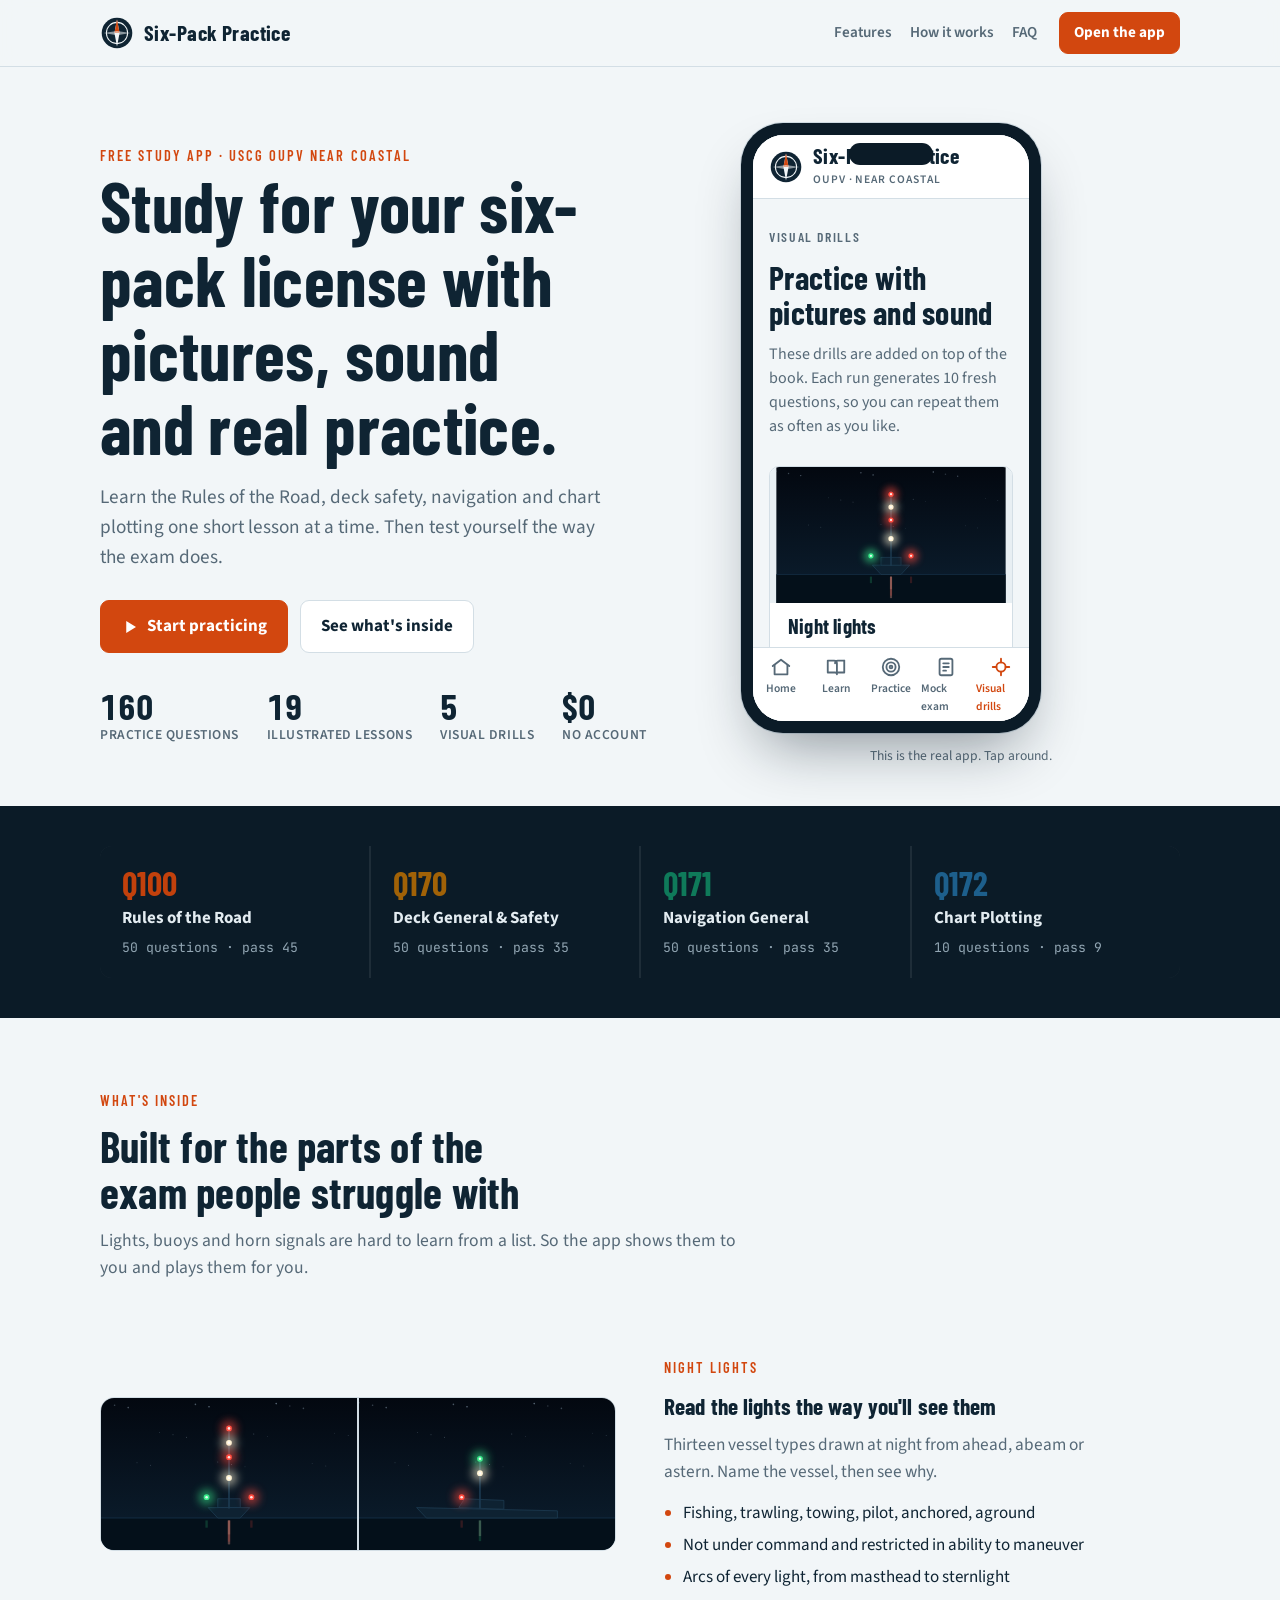
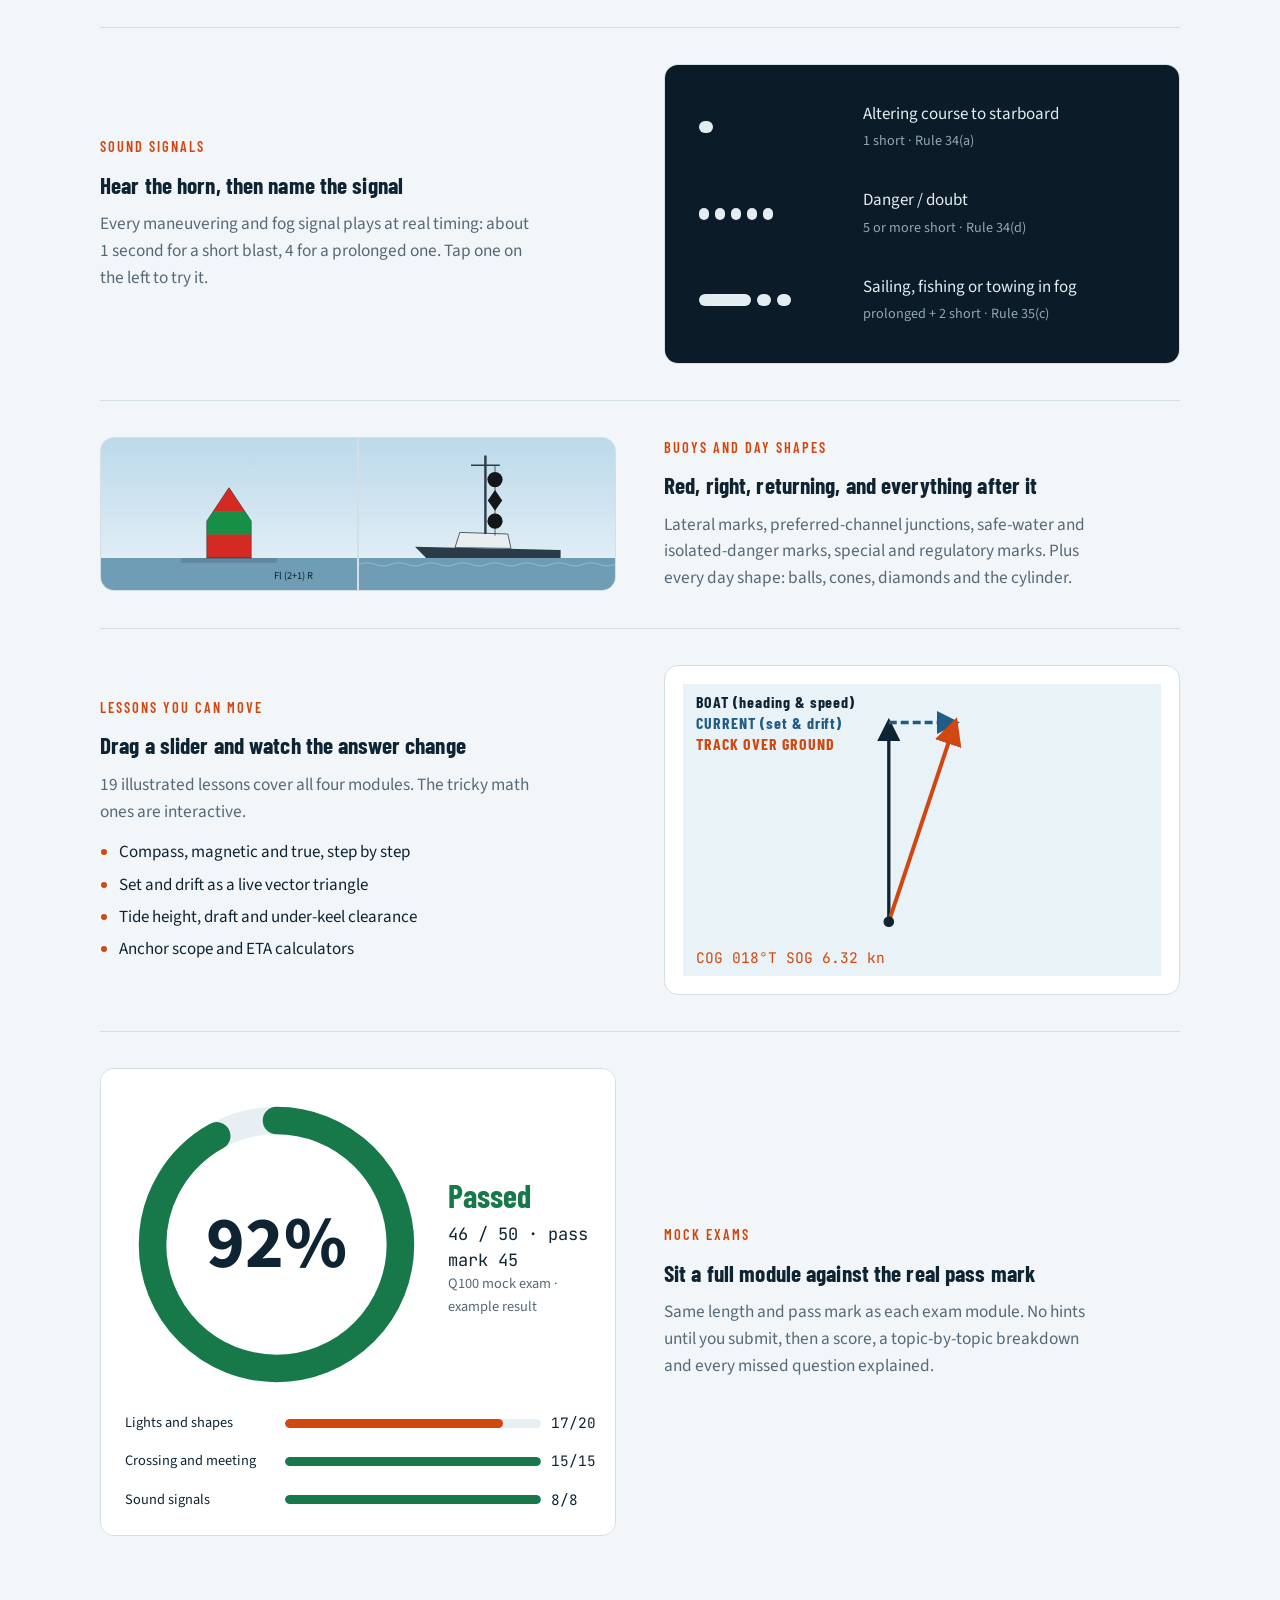
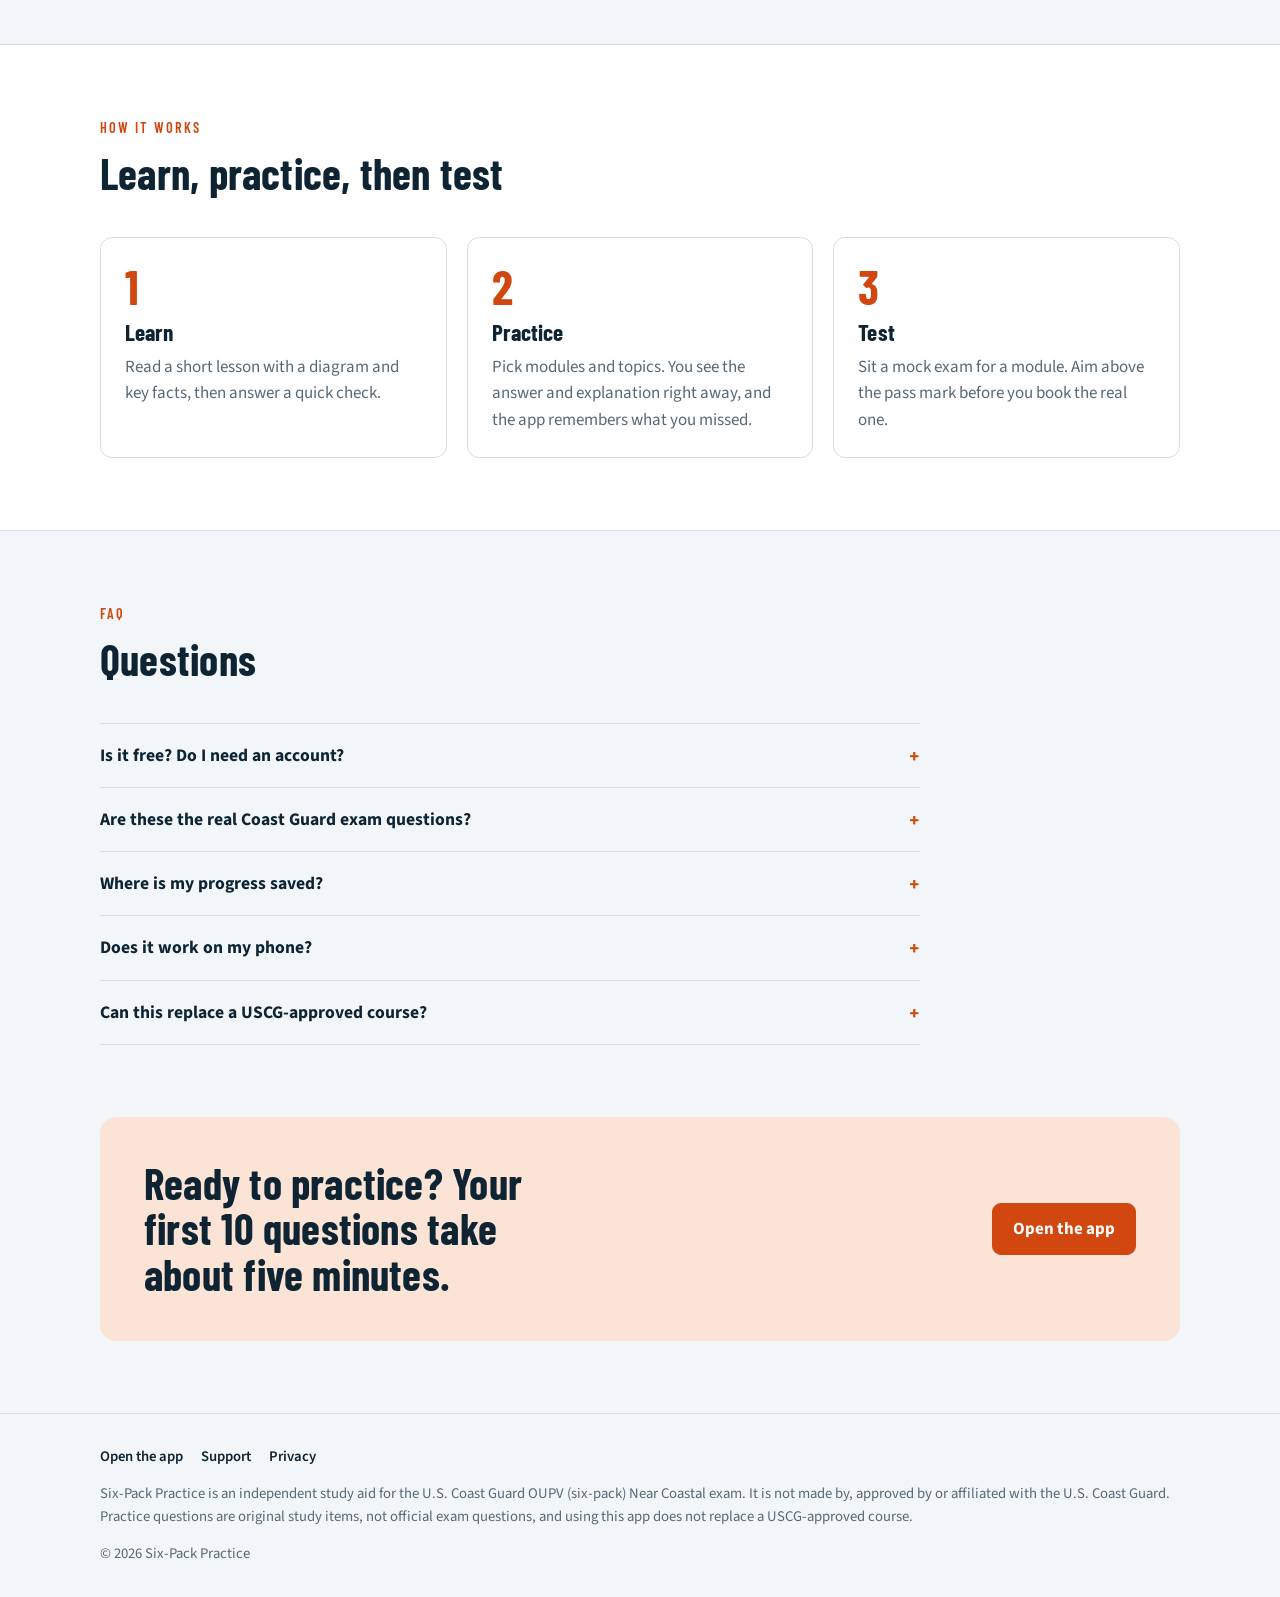
==== index.html @ 5b79c016 "Six-Pack Practice website and app Co-Authored-By: Claude Opus 5.5 <noreply@anthropic.com>" ====
<!doctype html>
<html lang="en">
<head>
<meta charset="utf-8">
<meta name="viewport" content="width=device-width,initial-scale=1,viewport-fit=cover">
<title>Six-Pack Practice — USCG captain's license study app</title>
<meta name="description" content="Free practice app for the USCG OUPV six-pack captain's exam: 160 questions, illustrated lessons, mock exams and visual drills for lights, buoys and horn signals.">
<meta property="og:title" content="Six-Pack Practice — USCG captain's license study app">
<meta property="og:description" content="Free practice app for the USCG OUPV six-pack captain's exam: 160 questions, illustrated lessons, mock exams and visual drills for lights, buoys and horn signals.">
<meta name="theme-color" content="#0F2433">
<link rel="icon" href="data:image/svg+xml,%3Csvg xmlns='http://www.w3.org/2000/svg' viewBox='0 0 40 40'%3E%3Ccircle cx='20' cy='20' r='18' fill='%230F2433'/%3E%3Cpath d='M20 4 L23 20 L20 36 L17 20Z' fill='%23F2F6F8'/%3E%3Cpath d='M20 4 L23 20 L17 20Z' fill='%23D2470F'/%3E%3C/svg%3E">
<link rel="preconnect" href="https://fonts.googleapis.com"><link rel="preconnect" href="https://fonts.gstatic.com" crossorigin>
<link rel="stylesheet" href="https://fonts.googleapis.com/css2?family=Barlow+Condensed:wght@500;600;700&family=Source+Sans+3:wght@400;600;700&family=JetBrains+Mono:wght@500&display=swap">
<link rel="stylesheet" href="/site.css">
</head>
<body>

<svg width="0" height="0" style="position:absolute" aria-hidden="true"><defs>
<marker id="ah-ink" viewBox="0 0 10 10" refX="8" refY="5" markerWidth="7" markerHeight="7" orient="auto-start-reverse"><path d="M0,0 L10,5 L0,10z" style="fill:var(--ink)"/></marker>
<marker id="ah-acc" viewBox="0 0 10 10" refX="8" refY="5" markerWidth="7" markerHeight="7" orient="auto-start-reverse"><path d="M0,0 L10,5 L0,10z" style="fill:var(--accent)"/></marker>
<marker id="ah-chart" viewBox="0 0 10 10" refX="8" refY="5" markerWidth="7" markerHeight="7" orient="auto-start-reverse"><path d="M0,0 L10,5 L0,10z" style="fill:var(--chart)"/></marker>
<marker id="ah-muted" viewBox="0 0 10 10" refX="8" refY="5" markerWidth="7" markerHeight="7" orient="auto-start-reverse"><path d="M0,0 L10,5 L0,10z" style="fill:var(--muted)"/></marker>
<filter id="glow" x="-200%" y="-200%" width="500%" height="500%"><feGaussianBlur stdDeviation="5"/></filter>
<linearGradient id="nightsky" x1="0" y1="0" x2="0" y2="1"><stop offset="0" stop-color="#030810"/><stop offset="1" stop-color="#0c1f30"/></linearGradient>
<linearGradient id="daysky" x1="0" y1="0" x2="0" y2="1"><stop offset="0" stop-color="#bcd9ea"/><stop offset="1" stop-color="#e9f3f8"/></linearGradient>
</defs></svg>

<header class="top"><div class="wrap">
<a class="brand" href="/index.html" aria-label="Six-Pack Practice home"><svg viewBox="0 0 40 40" aria-hidden="true"><circle cx="20" cy="20" r="18" style="fill:var(--ink)"/><circle cx="20" cy="20" r="12.5" fill="none" style="stroke:var(--paper)" stroke-width="1.2"/><path d="M20 4 L23 20 L20 36 L17 20Z" style="fill:var(--paper)"/><path d="M20 4 L23 20 L17 20Z" style="fill:var(--accent)"/><path d="M4 20 L20 17.5 L36 20 L20 22.5Z" style="fill:var(--paper)" opacity=".55"/></svg><b>Six-Pack Practice</b></a>
<nav aria-label="Sections"><a href="#features">Features</a><a href="#how">How it works</a><a href="#faq">FAQ</a></nav>
<a class="btn primary" href="/app/">Open the app</a>
</div></header>

<main>
<div class="wrap hero">
  <div>
    <span class="eyebrow">Free study app · USCG OUPV Near Coastal</span>
    <h1>Study for your six-pack license with pictures, sound and real practice.</h1>
    <p class="lead">Learn the Rules of the Road, deck safety, navigation and chart plotting one short lesson at a time. Then test yourself the way the exam does.</p>
    <div class="cta"><a class="btn primary" href="app/"><svg viewBox="0 0 24 24" fill="currentColor"><path d="M7 4l13 8-13 8z"/></svg>Start practicing</a><a class="btn" href="#features">See what's inside</a></div>
    <div class="stats">
      <div><b>160</b><span>Practice questions</span></div>
      <div><b>19</b><span>Illustrated lessons</span></div>
      <div><b>5</b><span>Visual drills</span></div>
      <div><b>$0</b><span>No account</span></div>
    </div>
  </div>
  <div>
    <div class="phone"><iframe src="app/#drills" title="Six-Pack Practice app, live" loading="lazy"></iframe></div>
    <p class="phone-cap">This is the real app. Tap around.</p>
  </div>
</div>

<div class="band"><div class="wrap">
  <div class="mods">
    <div><span class="code" style="color:var(--m100)">Q100</span><span class="name">Rules of the Road</span><span class="meta">50 questions · pass 45</span></div>
    <div><span class="code" style="color:var(--m170)">Q170</span><span class="name">Deck General &amp; Safety</span><span class="meta">50 questions · pass 35</span></div>
    <div><span class="code" style="color:var(--m171)">Q171</span><span class="name">Navigation General</span><span class="meta">50 questions · pass 35</span></div>
    <div><span class="code" style="color:var(--m172)">Q172</span><span class="name">Chart Plotting</span><span class="meta">10 questions · pass 9</span></div>
  </div>
</div></div>

<section id="features"><div class="wrap">
  <div class="head"><span class="eyebrow">What's inside</span><h2>Built for the parts of the exam people struggle with</h2><p>Lights, buoys and horn signals are hard to learn from a list. So the app shows them to you and plays them for you.</p></div>

  <div class="feat">
    <div class="art duo"><svg viewBox="0 0 320 190" class="scene" role="img" aria-label="Night scene: a vessel seen from dead ahead"><rect width="320" height="190" fill="url(#nightsky)"/><circle cx="0" cy="6" r="1" fill="#9fb6c8" opacity="0.25"/><circle cx="73" cy="43" r="0.6" fill="#9fb6c8" opacity="0.35"/><circle cx="146" cy="80" r="0.6" fill="#9fb6c8" opacity="0.45"/><circle cx="219" cy="7" r="1" fill="#9fb6c8" opacity="0.55"/><circle cx="292" cy="44" r="0.6" fill="#9fb6c8" opacity="0.25"/><circle cx="45" cy="81" r="0.6" fill="#9fb6c8" opacity="0.35"/><circle cx="118" cy="8" r="1" fill="#9fb6c8" opacity="0.45"/><circle cx="191" cy="45" r="0.6" fill="#9fb6c8" opacity="0.55"/><circle cx="264" cy="82" r="0.6" fill="#9fb6c8" opacity="0.25"/><circle cx="17" cy="9" r="1" fill="#9fb6c8" opacity="0.35"/><circle cx="90" cy="46" r="0.6" fill="#9fb6c8" opacity="0.45"/><circle cx="163" cy="83" r="0.6" fill="#9fb6c8" opacity="0.55"/><circle cx="236" cy="10" r="1" fill="#9fb6c8" opacity="0.25"/><circle cx="309" cy="47" r="0.6" fill="#9fb6c8" opacity="0.35"/><circle cx="62" cy="84" r="0.6" fill="#9fb6c8" opacity="0.45"/><circle cx="135" cy="11" r="1" fill="#9fb6c8" opacity="0.55"/><circle cx="208" cy="48" r="0.6" fill="#9fb6c8" opacity="0.25"/><circle cx="281" cy="85" r="0.6" fill="#9fb6c8" opacity="0.35"/><circle cx="34" cy="12" r="1" fill="#9fb6c8" opacity="0.45"/><circle cx="107" cy="49" r="0.6" fill="#9fb6c8" opacity="0.55"/><circle cx="180" cy="86" r="0.6" fill="#9fb6c8" opacity="0.25"/><circle cx="253" cy="13" r="1" fill="#9fb6c8" opacity="0.35"/><rect y="150" width="320" height="40" fill="#04101a"/><line x1="0" x2="320" y1="150" y2="150" stroke="#16324a" stroke-width="1"/><polygon points="134,137 186,137 174,150 146,150" fill="#0e2232" stroke="#1d3b52"/><rect x="146" y="126" width="28" height="11" fill="#0e2232" stroke="#1d3b52"/><line x1="160" x2="160" y1="138" y2="34" stroke="#1d3b52" stroke-width="2"/><rect x="158.5" y="153" width="3" height="17.5" fill="#fff4d6" opacity=".18"/><circle cx="160" cy="100" r="10" fill="#fff4d6" opacity=".55" filter="url(#glow)"/><circle cx="160" cy="100" r="3.6" fill="#fff4d6"/><circle cx="160" cy="100" r="1.6" fill="#fff" opacity=".85"/><rect x="158.5" y="153" width="3" height="30" fill="#ff4a3d" opacity=".18"/><circle cx="160" cy="38" r="10" fill="#ff4a3d" opacity=".55" filter="url(#glow)"/><circle cx="160" cy="38" r="3.6" fill="#ff4a3d"/><circle cx="160" cy="38" r="1.6" fill="#fff" opacity=".85"/><rect x="158.5" y="153" width="3" height="30" fill="#fff4d6" opacity=".18"/><circle cx="160" cy="56" r="10" fill="#fff4d6" opacity=".55" filter="url(#glow)"/><circle cx="160" cy="56" r="3.6" fill="#fff4d6"/><circle cx="160" cy="56" r="1.6" fill="#fff" opacity=".85"/><rect x="158.5" y="153" width="3" height="26.599999999999998" fill="#ff4a3d" opacity=".18"/><circle cx="160" cy="74" r="10" fill="#ff4a3d" opacity=".55" filter="url(#glow)"/><circle cx="160" cy="74" r="3.6" fill="#ff4a3d"/><circle cx="160" cy="74" r="1.6" fill="#fff" opacity=".85"/><rect x="186.5" y="153" width="3" height="9.1" fill="#ff4a3d" opacity=".18"/><circle cx="188" cy="124" r="10" fill="#ff4a3d" opacity=".55" filter="url(#glow)"/><circle cx="188" cy="124" r="3.6" fill="#ff4a3d"/><circle cx="188" cy="124" r="1.6" fill="#fff" opacity=".85"/><rect x="130.5" y="153" width="3" height="9.1" fill="#39e98a" opacity=".18"/><circle cx="132" cy="124" r="10" fill="#39e98a" opacity=".55" filter="url(#glow)"/><circle cx="132" cy="124" r="3.6" fill="#39e98a"/><circle cx="132" cy="124" r="1.6" fill="#fff" opacity=".85"/></svg><svg viewBox="0 0 320 190" class="scene" role="img" aria-label="Night scene: a vessel seen on her port side"><rect width="320" height="190" fill="url(#nightsky)"/><circle cx="0" cy="6" r="1" fill="#9fb6c8" opacity="0.25"/><circle cx="73" cy="43" r="0.6" fill="#9fb6c8" opacity="0.35"/><circle cx="146" cy="80" r="0.6" fill="#9fb6c8" opacity="0.45"/><circle cx="219" cy="7" r="1" fill="#9fb6c8" opacity="0.55"/><circle cx="292" cy="44" r="0.6" fill="#9fb6c8" opacity="0.25"/><circle cx="45" cy="81" r="0.6" fill="#9fb6c8" opacity="0.35"/><circle cx="118" cy="8" r="1" fill="#9fb6c8" opacity="0.45"/><circle cx="191" cy="45" r="0.6" fill="#9fb6c8" opacity="0.55"/><circle cx="264" cy="82" r="0.6" fill="#9fb6c8" opacity="0.25"/><circle cx="17" cy="9" r="1" fill="#9fb6c8" opacity="0.35"/><circle cx="90" cy="46" r="0.6" fill="#9fb6c8" opacity="0.45"/><circle cx="163" cy="83" r="0.6" fill="#9fb6c8" opacity="0.55"/><circle cx="236" cy="10" r="1" fill="#9fb6c8" opacity="0.25"/><circle cx="309" cy="47" r="0.6" fill="#9fb6c8" opacity="0.35"/><circle cx="62" cy="84" r="0.6" fill="#9fb6c8" opacity="0.45"/><circle cx="135" cy="11" r="1" fill="#9fb6c8" opacity="0.55"/><circle cx="208" cy="48" r="0.6" fill="#9fb6c8" opacity="0.25"/><circle cx="281" cy="85" r="0.6" fill="#9fb6c8" opacity="0.35"/><circle cx="34" cy="12" r="1" fill="#9fb6c8" opacity="0.45"/><circle cx="107" cy="49" r="0.6" fill="#9fb6c8" opacity="0.55"/><circle cx="180" cy="86" r="0.6" fill="#9fb6c8" opacity="0.25"/><circle cx="253" cy="13" r="1" fill="#9fb6c8" opacity="0.35"/><rect y="150" width="320" height="40" fill="#04101a"/><line x1="0" x2="320" y1="150" y2="150" stroke="#16324a" stroke-width="1"/><polygon points="72.0,137 248.0,141 248.0,150 84.3,150" fill="#0e2232" stroke="#1d3b52"/><polygon points="124.8,137 181.1,139 181.1,128 131.8,126" fill="#0e2232" stroke="#1d3b52"/><line x1="151.2" x2="151.2" y1="138" y2="72" stroke="#1d3b52" stroke-width="2"/><rect x="149.7" y="153" width="3" height="25.9" fill="#39e98a" opacity=".18"/><circle cx="151.2" cy="76" r="10" fill="#39e98a" opacity=".55" filter="url(#glow)"/><circle cx="151.2" cy="76" r="3.6" fill="#39e98a"/><circle cx="151.2" cy="76" r="1.6" fill="#fff" opacity=".85"/><rect x="149.7" y="153" width="3" height="19.599999999999998" fill="#fff4d6" opacity=".18"/><circle cx="151.2" cy="94" r="10" fill="#fff4d6" opacity=".55" filter="url(#glow)"/><circle cx="151.2" cy="94" r="3.6" fill="#fff4d6"/><circle cx="151.2" cy="94" r="1.6" fill="#fff" opacity=".85"/><rect x="126.82" y="153" width="3" height="9.1" fill="#ff4a3d" opacity=".18"/><circle cx="128.32" cy="124" r="10" fill="#ff4a3d" opacity=".55" filter="url(#glow)"/><circle cx="128.32" cy="124" r="3.6" fill="#ff4a3d"/><circle cx="128.32" cy="124" r="1.6" fill="#fff" opacity=".85"/></svg></div>
    <div class="txt"><span class="eyebrow">Night lights</span><h3>Read the lights the way you'll see them</h3><p>Thirteen vessel types drawn at night from ahead, abeam or astern. Name the vessel, then see why.</p>
      <ul><li>Fishing, trawling, towing, pilot, anchored, aground</li><li>Not under command and restricted in ability to maneuver</li><li>Arcs of every light, from masthead to sternlight</li></ul></div>
  </div>

  <div class="feat flip">
    <div class="art"><div class="horn" id="horn">
      <button data-p="."><span class="pat"><i class="s"></i></span><span>Altering course to starboard<br><small>1 short · Rule 34(a)</small></span></button>
      <button data-p="rrrrr"><span class="pat"><i class="r"></i><i class="r"></i><i class="r"></i><i class="r"></i><i class="r"></i></span><span>Danger / doubt<br><small>5 or more short · Rule 34(d)</small></span></button>
      <button data-p="-.."><span class="pat"><i class="p"></i><i class="s"></i><i class="s"></i></span><span>Sailing, fishing or towing in fog<br><small>prolonged + 2 short · Rule 35(c)</small></span></button>
    </div></div>
    <div class="txt"><span class="eyebrow">Sound signals</span><h3>Hear the horn, then name the signal</h3><p>Every maneuvering and fog signal plays at real timing: about 1 second for a short blast, 4 for a prolonged one. Tap one on the left to try it.</p></div>
  </div>

  <div class="feat">
    <div class="art duo"><svg viewBox="0 0 320 190" class="scene" role="img" aria-label="A navigation mark"><rect width="320" height="190" fill="url(#daysky)"/><rect y="150" width="320" height="40" fill="#6f9db6"/><g transform="translate(80 0) scale(1)"><clipPath id="cp7"><path d="M52,150 L52,104 L80,62 L108,104 L108,150 Z"/></clipPath><g clip-path="url(#cp7)"><rect x="40" y="62" width="80" height="29.833333333333332" fill="#d42a24"/><rect x="40" y="91.33333333333333" width="80" height="29.833333333333332" fill="#169046"/><rect x="40" y="120.66666666666666" width="80" height="29.833333333333332" fill="#d42a24"/></g><path d="M52,150 L52,104 L80,62 L108,104 L108,150 Z" fill="none" stroke="#0006" stroke-width="1.2"/><rect x="20" y="150" width="120" height="6" fill="#0002"/></g><text x="240" y="176" text-anchor="middle" font-family="JetBrains Mono, monospace" font-size="13" style="fill:#0c2230">Fl (2+1) R</text></svg><svg viewBox="0 0 320 190" class="scene" role="img" aria-label="Daytime: a vessel showing day shapes"><rect width="320" height="190" fill="url(#daysky)"/><rect y="150" width="320" height="40" fill="#6f9db6"/><path d="M0 158 q10 -4 20 0 t20 0 t20 0 t20 0 t20 0 t20 0 t20 0 t20 0 t20 0 t20 0 t20 0 t20 0 t20 0 t20 0 t20 0 t20 0" stroke="#9cc2d6" fill="none"/><polygon points="70,136 252,140 252,150 84,150" fill="#2b3c48"/><polygon points="120,137 190,138 186,120 126,118" fill="#e9eef1" stroke="#2b3c48"/><line x1="158" x2="158" y1="120" y2="22" stroke="#2b3c48" stroke-width="3"/><line x1="140" x2="176" y1="34" y2="34" stroke="#2b3c48" stroke-width="2"/><line x1="170" x2="170" y1="34" y2="122" stroke="#2b3c48" stroke-width="1"/><circle cx="170" cy="52" r="9.5" fill="#121619"/><polygon points="170,65 179,78 170,91 161,78" fill="#121619"/><circle cx="170" cy="104" r="9.5" fill="#121619"/></svg></div>
    <div class="txt"><span class="eyebrow">Buoys and day shapes</span><h3>Red, right, returning, and everything after it</h3><p>Lateral marks, preferred-channel junctions, safe-water and isolated-danger marks, special and regulatory marks. Plus every day shape: balls, cones, diamonds and the cylinder.</p></div>
  </div>

  <div class="feat flip">
    <div class="art pad"><svg viewBox="0 0 360 220" role="img" aria-label="Current vector triangle"><rect width="360" height="220" class="s-water" opacity=".55"/><line x1="155" y1="179" x2="155" y2="29" class="l-ink" stroke-width="2.5" marker-end="url(#ah-ink)"/><line x1="155" y1="29" x2="205" y2="29" class="l-chart" stroke-width="2.5" stroke-dasharray="6 3" marker-end="url(#ah-chart)"/><line x1="155" y1="179" x2="205" y2="29" class="l-acc" stroke-width="3" marker-end="url(#ah-acc)"/><circle cx="155" cy="179" r="4" class="s-ink"/><text x="10" y="18" class="t-lab" >BOAT (heading & speed)</text><text x="10" y="34" class="t-lab" style="fill:var(--chart)">CURRENT (set & drift)</text><text x="10" y="50" class="t-lab t-acc" >TRACK OVER GROUND</text><text x="10" y="210" class="t-mono t-acc" >COG 018°T   SOG 6.32 kn</text></svg></div>
    <div class="txt"><span class="eyebrow">Lessons you can move</span><h3>Drag a slider and watch the answer change</h3><p>19 illustrated lessons cover all four modules. The tricky math ones are interactive.</p>
      <ul><li>Compass, magnetic and true, step by step</li><li>Set and drift as a live vector triangle</li><li>Tide height, draft and under-keel clearance</li><li>Anchor scope and ETA calculators</li></ul></div>
  </div>

  <div class="feat">
    <div class="art"><div class="result">
      <div class="top-row"><svg width="96" height="96" viewBox="0 0 132 132" aria-hidden="true"><circle cx="66" cy="66" r="54" fill="none" style="stroke:var(--surface-2)" stroke-width="12"/><circle cx="66" cy="66" r="54" fill="none" style="stroke:var(--good)" stroke-width="12" stroke-linecap="round" stroke-dasharray="312 340" transform="rotate(-90 66 66)"/><text x="66" y="76" text-anchor="middle" font-family="Barlow Condensed, sans-serif" font-size="32" font-weight="700">92%</text></svg>
        <div><div class="verdict">Passed</div><div style="font-family:var(--mono)">46 / 50 · pass mark 45</div><div class="muted" style="font-size:.9rem">Q100 mock exam · example result</div></div></div>
      <div class="bar"><span>Lights and shapes</span><i><b style="width:85%;background:var(--accent)"></b></i><span style="font-family:var(--mono)">17/20</span></div>
      <div class="bar"><span>Crossing and meeting</span><i><b style="width:100%;background:var(--good)"></b></i><span style="font-family:var(--mono)">15/15</span></div>
      <div class="bar"><span>Sound signals</span><i><b style="width:100%;background:var(--good)"></b></i><span style="font-family:var(--mono)">8/8</span></div>
    </div></div>
    <div class="txt"><span class="eyebrow">Mock exams</span><h3>Sit a full module against the real pass mark</h3><p>Same length and pass mark as each exam module. No hints until you submit, then a score, a topic-by-topic breakdown and every missed question explained.</p></div>
  </div>
</div></section>

<section id="how" style="background:var(--surface);border-block:1px solid var(--line)"><div class="wrap">
  <div class="head"><span class="eyebrow">How it works</span><h2>Learn, practice, then test</h2></div>
  <div class="steps">
    <div class="step"><span class="n">1</span><h3>Learn</h3><p>Read a short lesson with a diagram and key facts, then answer a quick check.</p></div>
    <div class="step"><span class="n">2</span><h3>Practice</h3><p>Pick modules and topics. You see the answer and explanation right away, and the app remembers what you missed.</p></div>
    <div class="step"><span class="n">3</span><h3>Test</h3><p>Sit a mock exam for a module. Aim above the pass mark before you book the real one.</p></div>
  </div>
</div></section>

<section id="faq"><div class="wrap">
  <div class="head"><span class="eyebrow">FAQ</span><h2>Questions</h2></div>
  <div class="faq">
    <details><summary>Is it free? Do I need an account?</summary><p>Yes, it's free, and there's no sign-up. Open the app and start.</p></details>
    <details><summary>Are these the real Coast Guard exam questions?</summary><p>No. They are original practice questions written to the official module topics, and each answer has been checked against the Navigation Rules. The real exam questions aren't public.</p></details>
    <details><summary>Where is my progress saved?</summary><p>In your browser on your device. Nothing is sent to a server. If you clear your browser data or switch devices, your progress starts fresh.</p></details>
    <details><summary>Does it work on my phone?</summary><p>Yes. It works in any modern browser on phone, tablet or computer. Turn the sound on for the horn-signal drills.</p></details>
    <details><summary>Can this replace a USCG-approved course?</summary><p>No. It's a study aid. Check the National Maritime Center for the current credential requirements, and practice Q172 chart plotting on the official training chart with dividers and a plotter.</p></details>
  </div>
</div></section>

<div class="wrap" style="padding-bottom:72px"><div class="closer"><h2>Ready to practice? Your first 10 questions take about five minutes.</h2><a class="btn primary" href="app/">Open the app</a></div></div>
</main>
<footer><div class="wrap">
<div class="links"><a href="/app/">Open the app</a><a href="/support.html">Support</a><a href="/privacy.html">Privacy</a></div>
<p>Six-Pack Practice is an independent study aid for the U.S. Coast Guard OUPV (six-pack) Near Coastal exam. It is not made by, approved by or affiliated with the U.S. Coast Guard. Practice questions are original study items, not official exam questions, and using this app does not replace a USCG-approved course.</p>
<p>© 2026 Six-Pack Practice</p>
</div></footer>

<script>
(() => {
  let ac = null, stop = [];
  const host = document.getElementById("horn"); if (!host) return;
  host.addEventListener("click", e => {
    const b = e.target.closest("button[data-p]"); if (!b) return;
    try { ac = ac || new (window.AudioContext || window.webkitAudioContext)(); ac.resume(); } catch (err) { return; }
    stop.forEach(f => f()); stop = [];
    const g0 = ac.createGain(); g0.gain.value = .2; g0.connect(ac.destination); stop.push(() => g0.disconnect());
    const glyphs = [...b.querySelectorAll("i")]; let t = ac.currentTime + .05; const t0 = t;
    [...b.dataset.p].forEach((c, i) => {
      const dur = c === "-" ? 4 : c === "r" ? .55 : 1, gap = c === "-" ? 1.6 : c === "r" ? .25 : .8;
      const g = ac.createGain(), f = ac.createBiquadFilter(); f.type = "lowpass"; f.frequency.value = 1100; f.connect(g); g.connect(g0);
      [146, 220.6, 293].forEach((fr, k) => { const o = ac.createOscillator(); o.type = k === 2 ? "triangle" : "sawtooth"; o.frequency.value = fr; o.connect(f); o.start(t); o.stop(t + dur + .05); });
      g.gain.setValueAtTime(0, t); g.gain.linearRampToValueAtTime(.8, t + .07); g.gain.setValueAtTime(.8, t + dur - .09); g.gain.linearRampToValueAtTime(0, t + dur);
      const on = setTimeout(() => glyphs[i] && glyphs[i].classList.add("on"), (t - t0) * 1000), off = setTimeout(() => glyphs[i] && glyphs[i].classList.remove("on"), (t - t0 + dur) * 1000);
      stop.push(() => { clearTimeout(on); clearTimeout(off); glyphs[i] && glyphs[i].classList.remove("on"); });
      t += dur + gap;
    });
  });
})();
</script>
</body>
</html>
---- site.css ----
/* Six-Pack Practice website: same chart-table identity as the app. */
:root{
  --paper:#F2F6F8; --surface:#FFFFFF; --surface-2:#E8EFF3; --ink:#0F2433; --muted:#566977; --line:#D3DEE5;
  --water:#D6E8F1; --land:#EADDB9; --accent:#D2470F; --accent-soft:#FBE3D6; --on-accent:#FFFFFF;
  --good:#17784A; --good-soft:#DDF2E6; --port:#D02B2B; --stbd:#11884A; --chart:#1F5D86;
  --m100:#C2410C; --m170:#A16207; --m171:#0F7A5A; --m172:#1D5F8C; --deep:#0B1B27; --on-deep:#E3ECF1;
  --display:"Barlow Condensed","Arial Narrow",system-ui,sans-serif;
  --body:"Source Sans 3",system-ui,-apple-system,"Segoe UI",sans-serif;
  --mono:"JetBrains Mono",ui-monospace,Menlo,monospace;
}
@media (prefers-color-scheme: dark){:root:not([data-theme="light"]){
  --paper:#0A141C; --surface:#11202B; --surface-2:#172B38; --ink:#E3ECF1; --muted:#93A7B4; --line:#24394A;
  --water:#123247; --land:#3A3425; --accent:#FF7A3D; --accent-soft:#3A1E10; --on-accent:#1A0B03;
  --good:#4CC98A; --good-soft:#0F3122; --port:#FF5A55; --stbd:#3FD08A; --chart:#6CB4E4;
  --m100:#FF8A50; --m170:#E8B34A; --m171:#45C99B; --m172:#6CB4E4; --deep:#060E15; color-scheme:dark}}
:root[data-theme="dark"]{
  --paper:#0A141C; --surface:#11202B; --surface-2:#172B38; --ink:#E3ECF1; --muted:#93A7B4; --line:#24394A;
  --water:#123247; --land:#3A3425; --accent:#FF7A3D; --accent-soft:#3A1E10; --on-accent:#1A0B03;
  --good:#4CC98A; --good-soft:#0F3122; --port:#FF5A55; --stbd:#3FD08A; --chart:#6CB4E4;
  --m100:#FF8A50; --m170:#E8B34A; --m171:#45C99B; --m172:#6CB4E4; --deep:#060E15; color-scheme:dark}

*{box-sizing:border-box}
html{scroll-behavior:smooth}
body{margin:0;background:var(--paper);color:var(--ink);font-family:var(--body);font-size:17px;line-height:1.55;-webkit-font-smoothing:antialiased}
h1,h2,h3{font-family:var(--display);font-weight:700;line-height:1.05;margin:0;text-wrap:balance;letter-spacing:.005em}
h1{font-size:clamp(2.5rem,6vw,4.4rem)} h2{font-size:clamp(1.9rem,4vw,2.7rem)} h3{font-size:1.45rem}
p{margin:0}
a{color:var(--chart)}
img,svg{max-width:100%}
:focus-visible{outline:3px solid var(--accent);outline-offset:3px;border-radius:6px}
.wrap{max-width:1120px;margin:0 auto;padding-left:max(20px,env(safe-area-inset-left,0px));padding-right:max(20px,env(safe-area-inset-right,0px))}
.eyebrow{font-family:var(--display);font-weight:600;font-size:.9rem;letter-spacing:.14em;text-transform:uppercase;color:var(--accent)}
.muted{color:var(--muted)}
.btn{display:inline-flex;align-items:center;gap:8px;font-weight:700;text-decoration:none;padding:12px 20px;border-radius:9px;border:1px solid var(--line);color:var(--ink);background:var(--surface);min-height:48px}
.btn.primary{background:var(--accent);border-color:var(--accent);color:var(--on-accent)}
.btn:hover{filter:brightness(1.05)}
.btn svg{width:18px;height:18px}

/* header */
.top{position:sticky;top:0;z-index:20;background:color-mix(in srgb,var(--paper) 88%,transparent);backdrop-filter:blur(10px);border-bottom:1px solid var(--line);padding-top:env(safe-area-inset-top,0px)}
.top .wrap{display:flex;align-items:center;gap:22px;padding-block:12px}
.brand{display:flex;align-items:center;gap:10px;text-decoration:none;color:var(--ink);margin-right:auto}
.brand svg{width:34px;height:34px}
.brand b{font-family:var(--display);font-size:1.35rem;letter-spacing:.02em}
.top nav{display:flex;gap:18px}
.top nav a{color:var(--muted);text-decoration:none;font-weight:600;font-size:.95rem}
.top nav a:hover{color:var(--ink)}
.top .btn{padding:8px 14px;min-height:40px;font-size:.95rem}
@media (max-width:760px){.top nav{display:none}}

/* hero */
.hero{padding-block:56px 40px;display:grid;grid-template-columns:minmax(0,1.15fr) minmax(0,.85fr);gap:48px;align-items:center}
.hero .lead{font-size:1.2rem;color:var(--muted);max-width:50ch;margin-top:18px}
.hero .cta{display:flex;flex-wrap:wrap;gap:12px;margin-top:28px}
.stats{display:flex;flex-wrap:wrap;gap:28px;margin-top:36px}
.stats div{display:flex;flex-direction:column}
.stats b{font-family:var(--display);font-size:2.2rem;line-height:1;font-variant-numeric:tabular-nums}
.stats span{font-size:.85rem;color:var(--muted);font-weight:600;letter-spacing:.04em;text-transform:uppercase}
.phone{justify-self:center;width:300px;max-width:100%;aspect-ratio:300/610;border-radius:42px;background:var(--deep);padding:12px;box-shadow:0 30px 60px -20px rgba(8,25,38,.45),0 0 0 1px var(--line);position:relative}
.phone iframe{width:100%;height:100%;border:0;border-radius:31px;background:var(--paper);display:block}
.phone::before{content:"";position:absolute;top:20px;left:50%;transform:translateX(-50%);width:84px;height:22px;border-radius:12px;background:var(--deep);z-index:2}
.phone-cap{text-align:center;font-size:.85rem;color:var(--muted);margin-top:12px}
@media (max-width:880px){.hero{grid-template-columns:1fr;padding-block:36px}.phone{width:270px}}

/* modules band */
.band{background:var(--deep);color:var(--on-deep);padding-block:40px}
.mods{display:grid;grid-template-columns:repeat(4,minmax(0,1fr));gap:2px;background:#ffffff14;border-radius:12px;overflow:hidden}
.mods div{background:var(--deep);padding:20px 22px;display:flex;flex-direction:column;gap:6px}
.mods .code{font-family:var(--display);font-weight:700;font-size:2.1rem;line-height:1}
.mods .name{font-weight:700}
.mods .meta{font-family:var(--mono);font-size:.82rem;color:#93A7B4}
@media (max-width:820px){.mods{grid-template-columns:repeat(2,minmax(0,1fr))}}
@media (max-width:440px){.mods{grid-template-columns:1fr}}

section{padding-block:72px}
.head{max-width:640px;display:flex;flex-direction:column;gap:12px;margin-bottom:40px}
.head p{color:var(--muted);font-size:1.1rem}

/* features */
.feat{display:grid;grid-template-columns:minmax(0,1fr) minmax(0,1fr);gap:48px;align-items:center;padding-block:36px;border-top:1px solid var(--line)}
.head + .feat{border-top:0}
.feat.flip .art{order:2}
.feat .txt{display:flex;flex-direction:column;gap:14px}
.feat .txt p{color:var(--muted);font-size:1.08rem;max-width:48ch}
.feat ul{margin:0;padding-left:1.1em;display:flex;flex-direction:column;gap:6px}
.feat li::marker{color:var(--accent)}
.art{border-radius:14px;overflow:hidden;background:var(--surface);border:1px solid var(--line)}
.art svg{display:block;width:100%;height:auto}
.art.duo{display:grid;grid-template-columns:1fr 1fr;gap:2px;background:var(--line)}
.art.pad{padding:18px}
@media (max-width:820px){.feat{grid-template-columns:1fr;gap:24px}.feat.flip .art{order:0}}

.horn{background:var(--deep);padding:28px 24px;display:flex;flex-direction:column;gap:18px}
.horn button{all:unset;cursor:pointer;display:grid;grid-template-columns:150px minmax(0,1fr);gap:14px;align-items:center;color:var(--on-deep);padding:8px 10px;border-radius:8px}
.horn button:hover,.horn button:focus-visible{background:#ffffff12}
.horn .pat{display:flex;gap:6px}
.horn .pat i{display:block;height:12px;border-radius:6px;background:#E3ECF1}
.horn .pat i.s{width:14px}.horn .pat i.p{width:52px}.horn .pat i.r{width:10px}
.horn .pat i.on{background:#FF7A3D}
.horn small{color:#93A7B4}

.result{padding:24px;display:flex;flex-direction:column;gap:16px;background:var(--surface)}
.result .top-row{display:flex;align-items:center;gap:20px}
.result .verdict{font-family:var(--display);font-size:2rem;font-weight:700;color:var(--good)}
.bar{display:grid;grid-template-columns:minmax(0,150px) minmax(0,1fr) 40px;gap:10px;align-items:center;font-size:.9rem}
.bar i{display:block;height:9px;border-radius:9px;background:var(--surface-2);overflow:hidden}
.bar i b{display:block;height:100%;border-radius:9px}

/* steps */
.steps{display:grid;grid-template-columns:repeat(3,minmax(0,1fr));gap:20px;counter-reset:s}
.step{background:var(--surface);border:1px solid var(--line);border-radius:12px;padding:24px;display:flex;flex-direction:column;gap:10px}
.step .n{font-family:var(--display);font-size:3rem;font-weight:700;color:var(--accent);line-height:1}
.step p{color:var(--muted)}
@media (max-width:820px){.steps{grid-template-columns:1fr}}

/* faq */
.faq{display:flex;flex-direction:column;border-top:1px solid var(--line);max-width:820px}
.faq details{border-bottom:1px solid var(--line);padding-block:18px}
.faq summary{cursor:pointer;font-weight:700;font-size:1.1rem;list-style:none;display:flex;justify-content:space-between;gap:16px}
.faq summary::after{content:"+";font-family:var(--mono);color:var(--accent)}
.faq details[open] summary::after{content:"−"}
.faq details p{margin-top:10px;color:var(--muted);max-width:68ch}

.closer{background:var(--accent-soft);border-radius:16px;padding:44px;display:flex;flex-wrap:wrap;gap:24px;align-items:center;justify-content:space-between}
.closer h2{max-width:22ch}

footer{border-top:1px solid var(--line);padding-block:32px calc(32px + env(safe-area-inset-bottom,0px));font-size:.92rem;color:var(--muted)}
footer .wrap{display:flex;flex-direction:column;gap:14px}
footer .links{display:flex;flex-wrap:wrap;gap:18px}
footer a{color:var(--ink);font-weight:600;text-decoration:none}

/* simple pages */
.page{max-width:760px;padding-block:56px 80px;display:flex;flex-direction:column;gap:18px}
.page h2{font-size:1.6rem;margin-top:18px}
.page p,.page li{color:var(--muted)}
.page ul{margin:0;padding-left:1.2em;display:flex;flex-direction:column;gap:6px}

/* svg classes shared with the app */
.s-water{fill:var(--water)} .s-land{fill:var(--land)} .s-ink{fill:var(--ink)} .s-muted{fill:var(--muted)} .s-surface{fill:var(--surface)}
.s-acc{fill:var(--accent)} .s-port{fill:var(--port)} .s-stbd{fill:var(--stbd)} .s-chart{fill:var(--chart)} .s-good{fill:var(--good)}
.l-ink{stroke:var(--ink);fill:none} .l-muted{stroke:var(--muted);fill:none} .l-acc{stroke:var(--accent);fill:none} .l-chart{stroke:var(--chart);fill:none}
svg text{font-family:var(--body);fill:var(--ink)}
svg .t-lab{font-family:var(--display);font-weight:700;letter-spacing:.06em;font-size:12px}
svg .t-mono{font-family:var(--mono);font-size:11px}
svg .t-small{font-size:11px;fill:var(--muted)}
svg .t-acc{fill:var(--accent)}
@media (prefers-reduced-motion: reduce){html{scroll-behavior:auto}*{transition:none!important}}
section[id]{scroll-margin-top:64px}
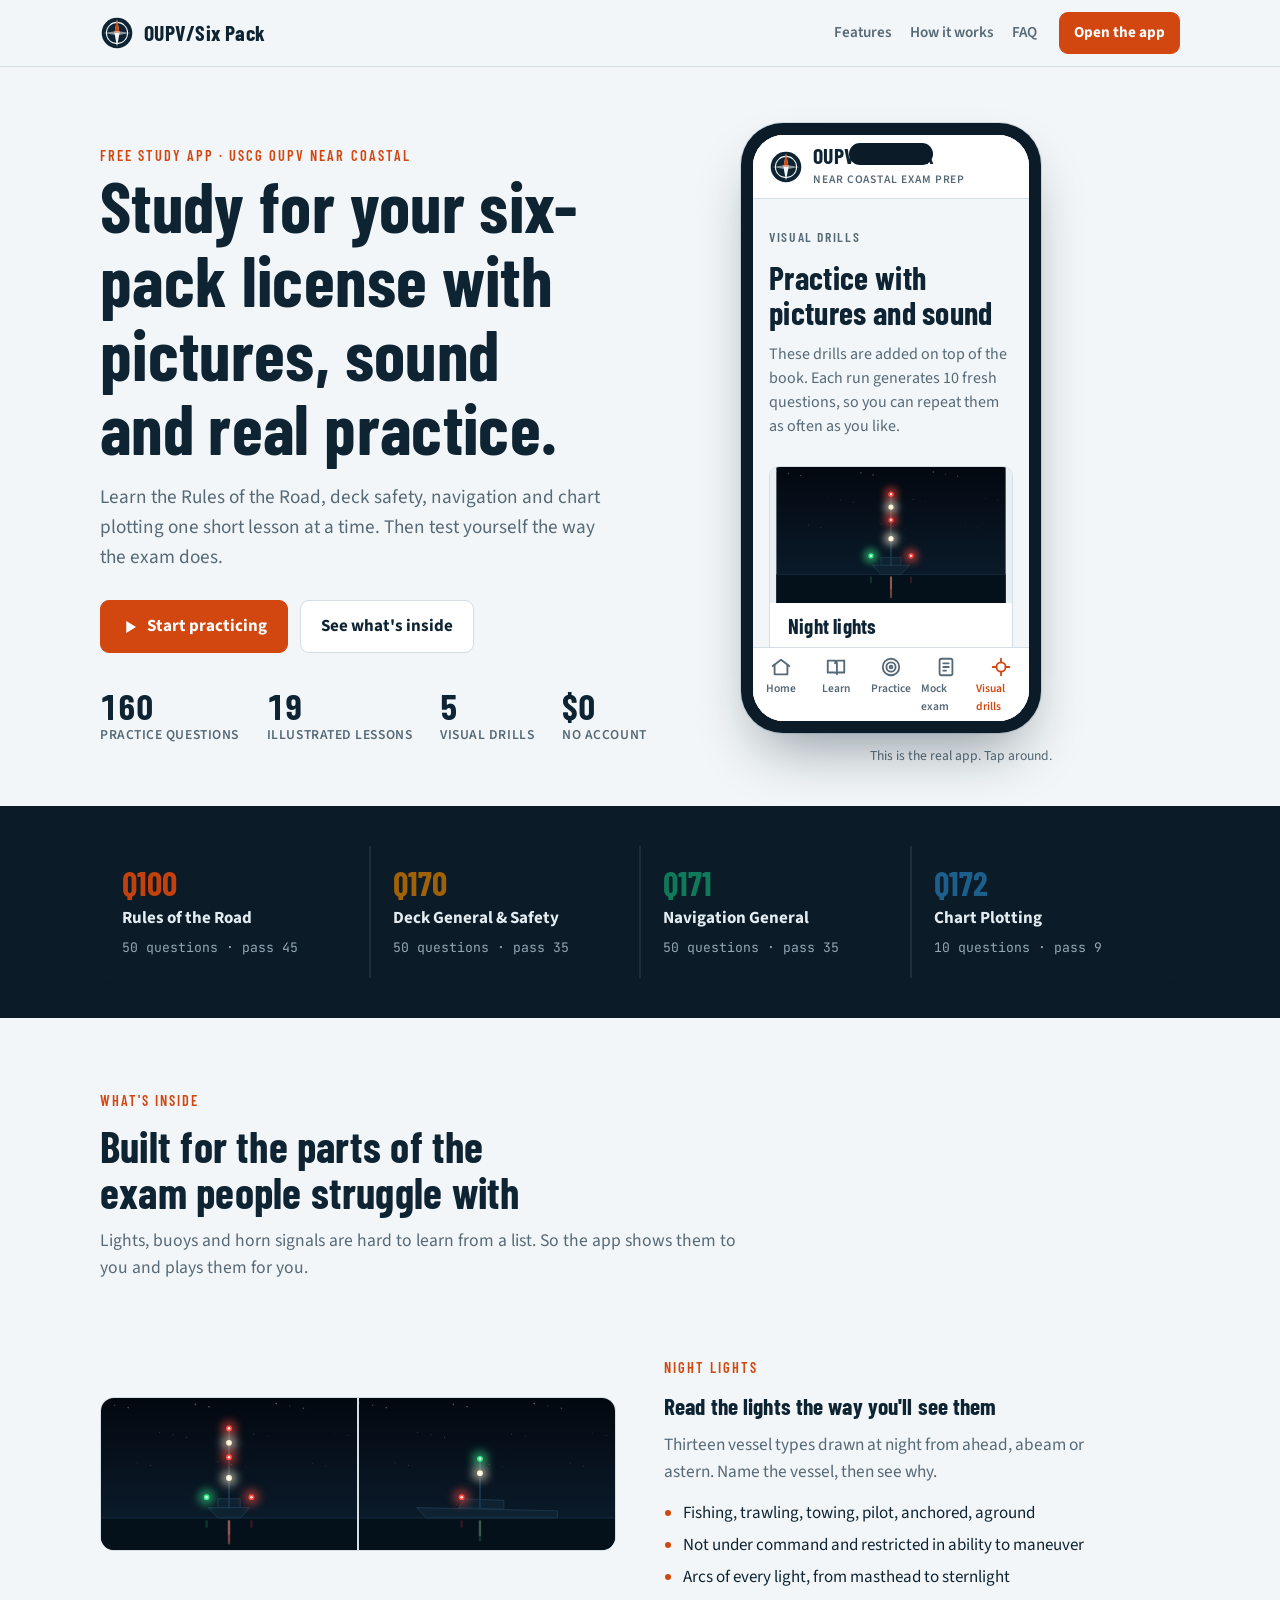
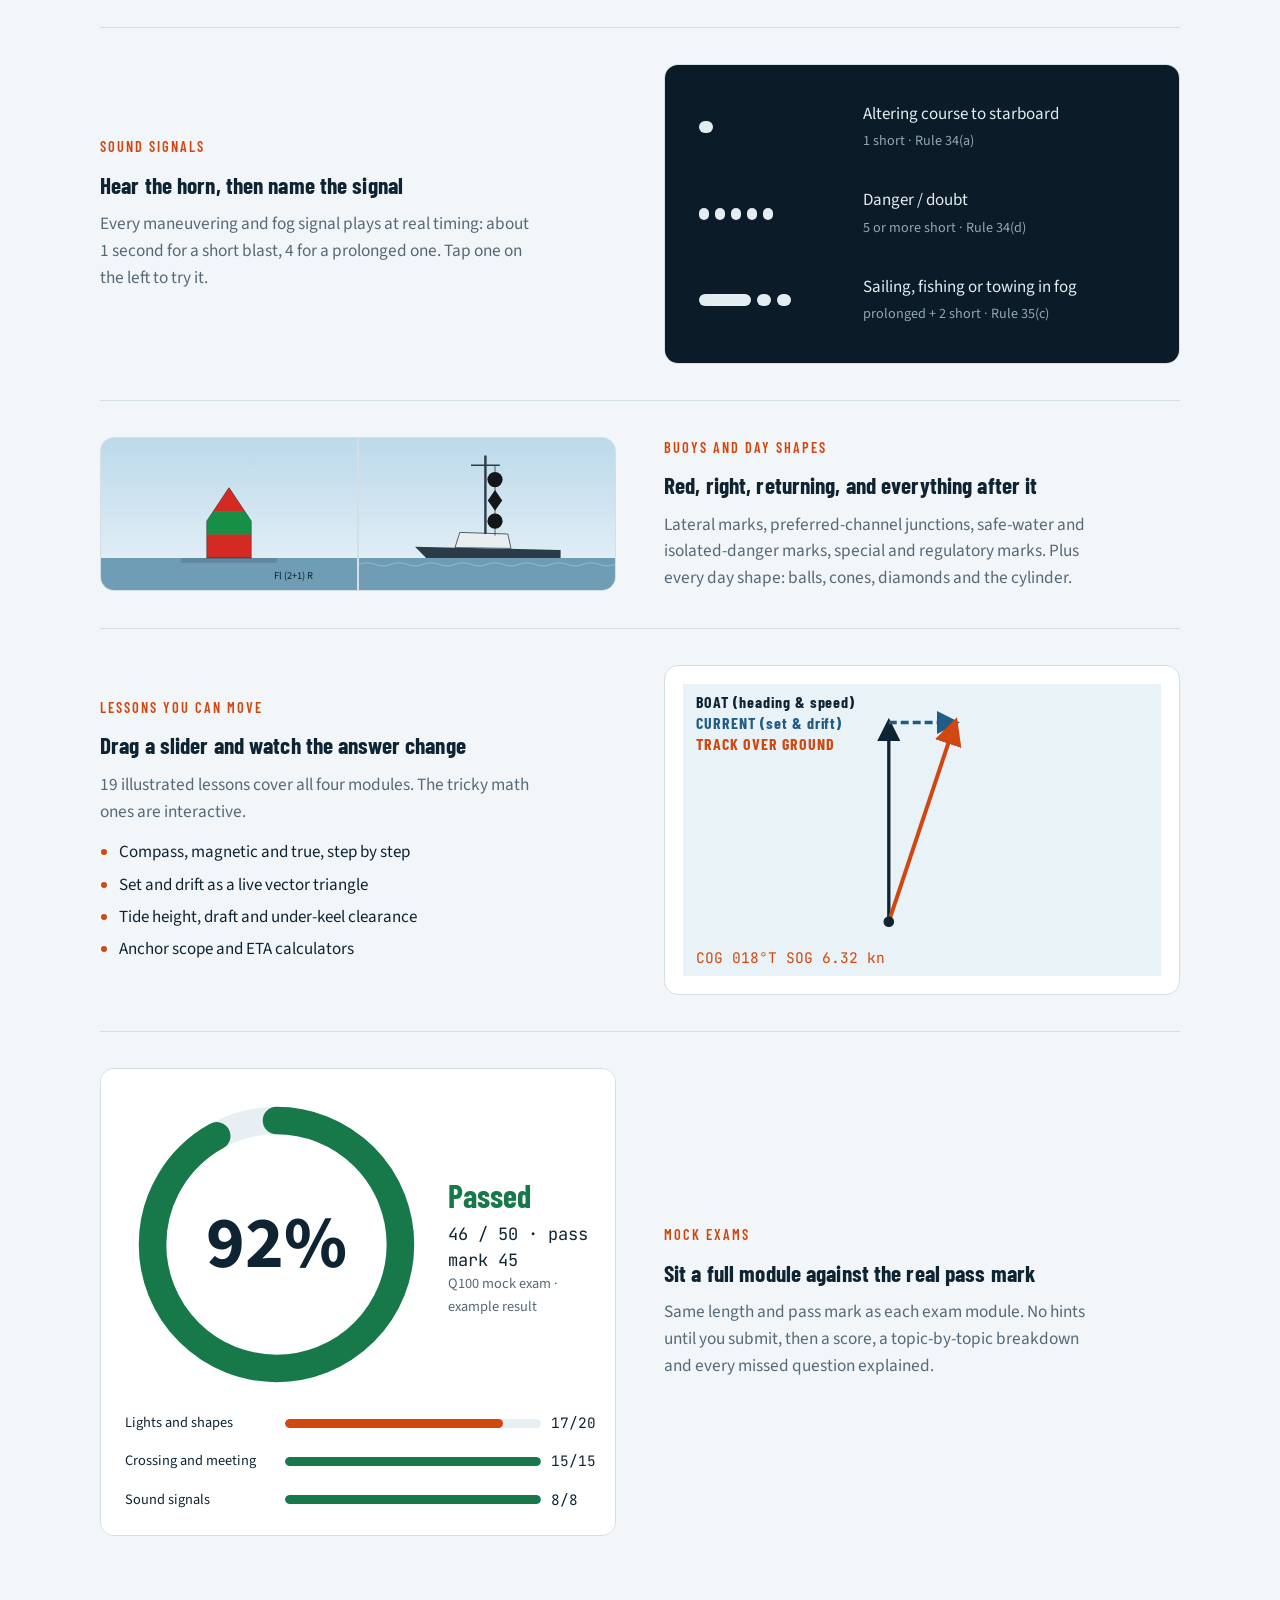
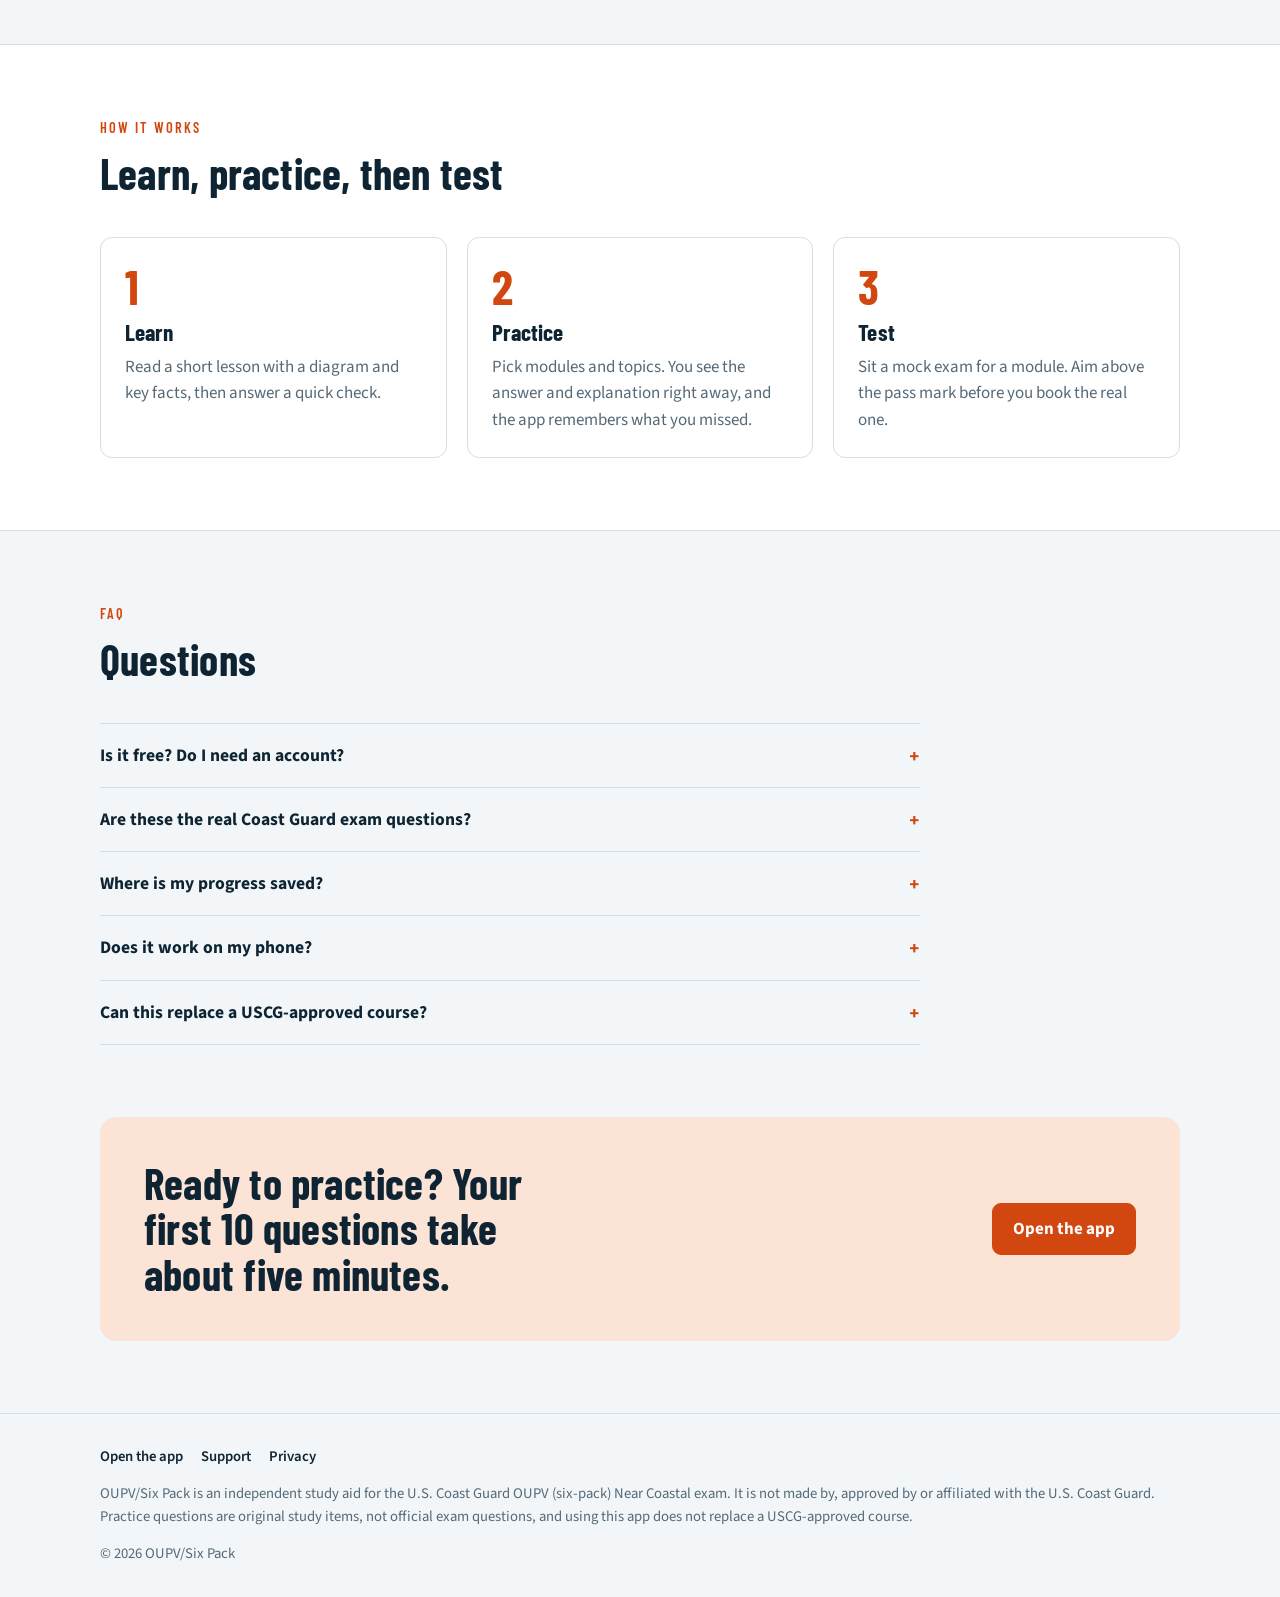
==== commit 5e0edb45: "Rename to OUPV/Six Pack, add iOS app privacy section, fix Play icon Co-Authored-By: Claude Opus 5.5 " ====
--- a/index.html
+++ b/index.html
@@ -3,9 +3,9 @@
 <head>
 <meta charset="utf-8">
 <meta name="viewport" content="width=device-width,initial-scale=1,viewport-fit=cover">
-<title>Six-Pack Practice — USCG captain's license study app</title>
+<title>OUPV/Six Pack — USCG captain's license study app</title>
 <meta name="description" content="Free practice app for the USCG OUPV six-pack captain's exam: 160 questions, illustrated lessons, mock exams and visual drills for lights, buoys and horn signals.">
-<meta property="og:title" content="Six-Pack Practice — USCG captain's license study app">
+<meta property="og:title" content="OUPV/Six Pack — USCG captain's license study app">
 <meta property="og:description" content="Free practice app for the USCG OUPV six-pack captain's exam: 160 questions, illustrated lessons, mock exams and visual drills for lights, buoys and horn signals.">
 <meta name="theme-color" content="#0F2433">
 <link rel="icon" href="data:image/svg+xml,%3Csvg xmlns='http://www.w3.org/2000/svg' viewBox='0 0 40 40'%3E%3Ccircle cx='20' cy='20' r='18' fill='%230F2433'/%3E%3Cpath d='M20 4 L23 20 L20 36 L17 20Z' fill='%23F2F6F8'/%3E%3Cpath d='M20 4 L23 20 L17 20Z' fill='%23D2470F'/%3E%3C/svg%3E">
@@ -26,7 +26,7 @@
 </defs></svg>
 
 <header class="top"><div class="wrap">
-<a class="brand" href="/index.html" aria-label="Six-Pack Practice home"><svg viewBox="0 0 40 40" aria-hidden="true"><circle cx="20" cy="20" r="18" style="fill:var(--ink)"/><circle cx="20" cy="20" r="12.5" fill="none" style="stroke:var(--paper)" stroke-width="1.2"/><path d="M20 4 L23 20 L20 36 L17 20Z" style="fill:var(--paper)"/><path d="M20 4 L23 20 L17 20Z" style="fill:var(--accent)"/><path d="M4 20 L20 17.5 L36 20 L20 22.5Z" style="fill:var(--paper)" opacity=".55"/></svg><b>Six-Pack Practice</b></a>
+<a class="brand" href="/index.html" aria-label="OUPV/Six Pack home"><svg viewBox="0 0 40 40" aria-hidden="true"><circle cx="20" cy="20" r="18" style="fill:var(--ink)"/><circle cx="20" cy="20" r="12.5" fill="none" style="stroke:var(--paper)" stroke-width="1.2"/><path d="M20 4 L23 20 L20 36 L17 20Z" style="fill:var(--paper)"/><path d="M20 4 L23 20 L17 20Z" style="fill:var(--accent)"/><path d="M4 20 L20 17.5 L36 20 L20 22.5Z" style="fill:var(--paper)" opacity=".55"/></svg><b>OUPV/Six Pack</b></a>
 <nav aria-label="Sections"><a href="#features">Features</a><a href="#how">How it works</a><a href="#faq">FAQ</a></nav>
 <a class="btn primary" href="/app/">Open the app</a>
 </div></header>
@@ -46,7 +46,7 @@
     </div>
   </div>
   <div>
-    <div class="phone"><iframe src="app/#drills" title="Six-Pack Practice app, live" loading="lazy"></iframe></div>
+    <div class="phone"><iframe src="app/#drills" title="OUPV/Six Pack app, live" loading="lazy"></iframe></div>
     <p class="phone-cap">This is the real app. Tap around.</p>
   </div>
 </div>
@@ -125,8 +125,8 @@
 </main>
 <footer><div class="wrap">
 <div class="links"><a href="/app/">Open the app</a><a href="/support.html">Support</a><a href="/privacy.html">Privacy</a></div>
-<p>Six-Pack Practice is an independent study aid for the U.S. Coast Guard OUPV (six-pack) Near Coastal exam. It is not made by, approved by or affiliated with the U.S. Coast Guard. Practice questions are original study items, not official exam questions, and using this app does not replace a USCG-approved course.</p>
-<p>© 2026 Six-Pack Practice</p>
+<p>OUPV/Six Pack is an independent study aid for the U.S. Coast Guard OUPV (six-pack) Near Coastal exam. It is not made by, approved by or affiliated with the U.S. Coast Guard. Practice questions are original study items, not official exam questions, and using this app does not replace a USCG-approved course.</p>
+<p>© 2026 OUPV/Six Pack</p>
 </div></footer>
 
 <script>
